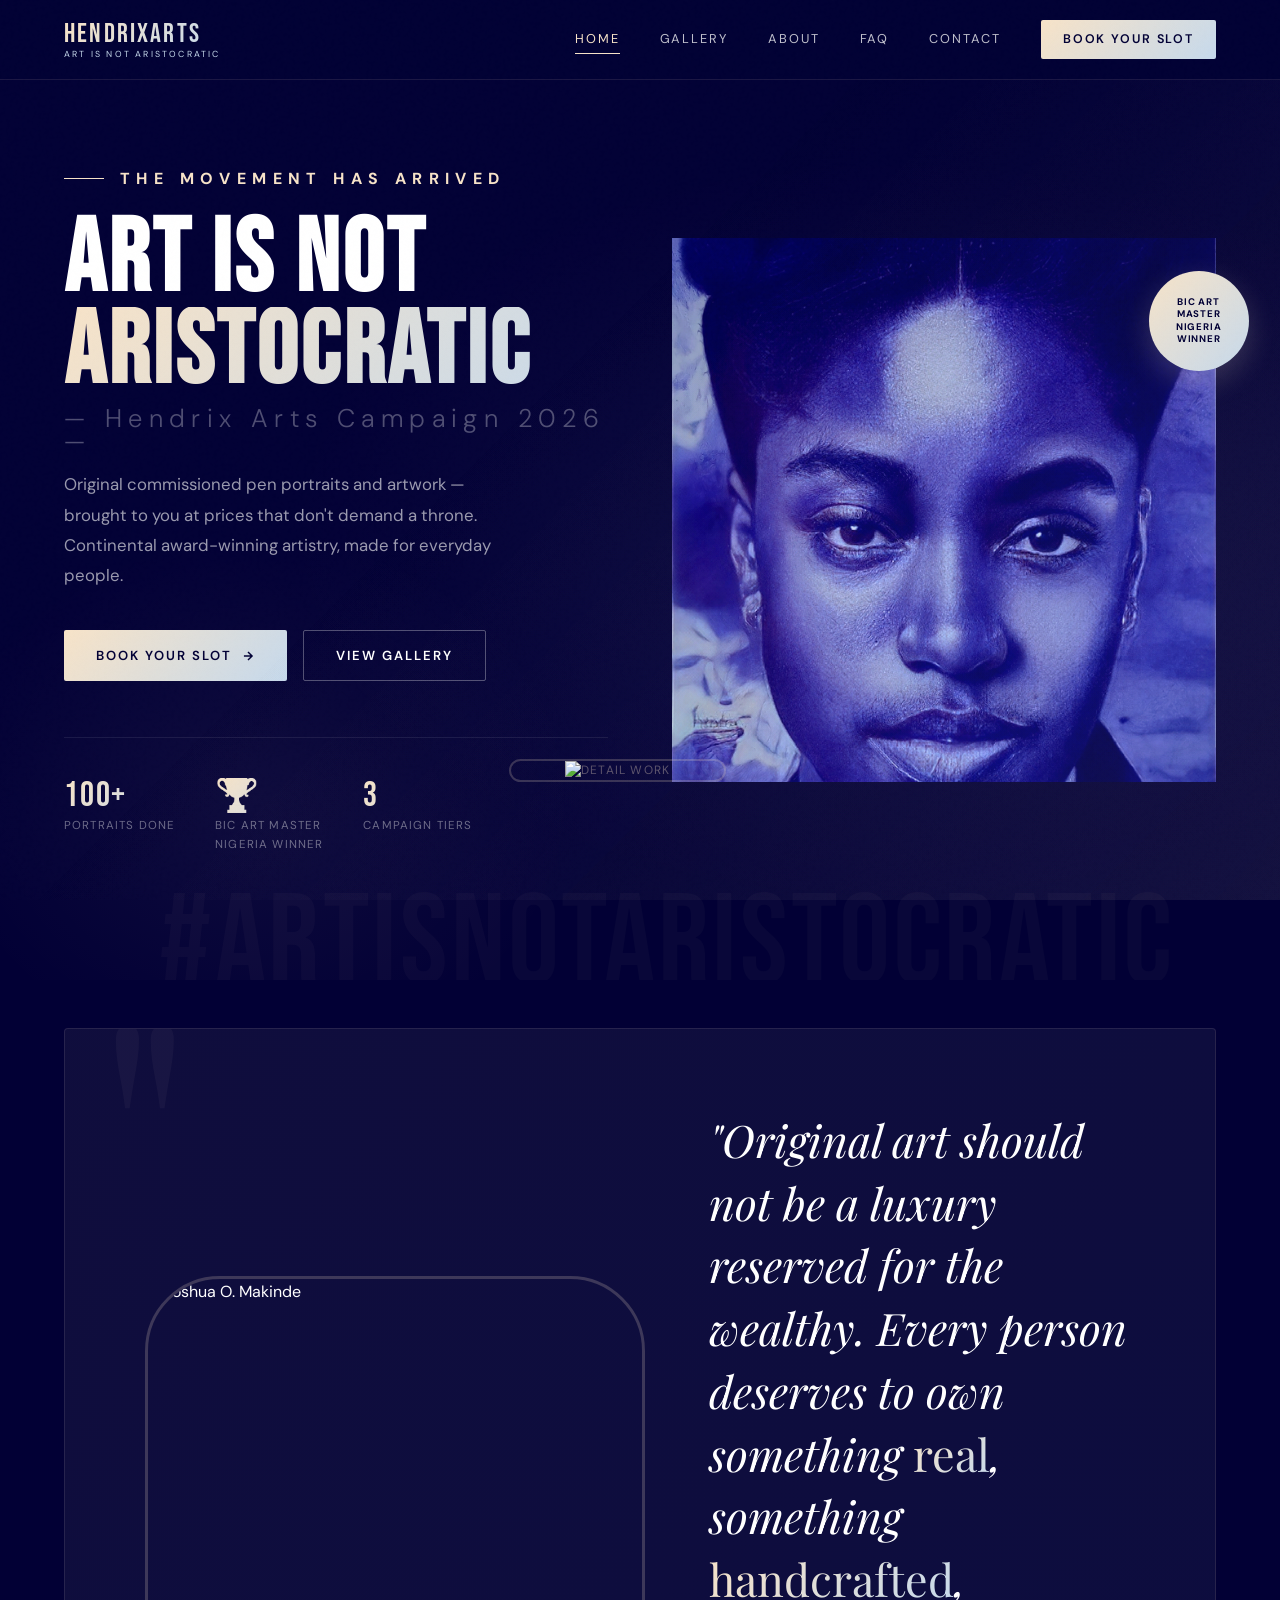
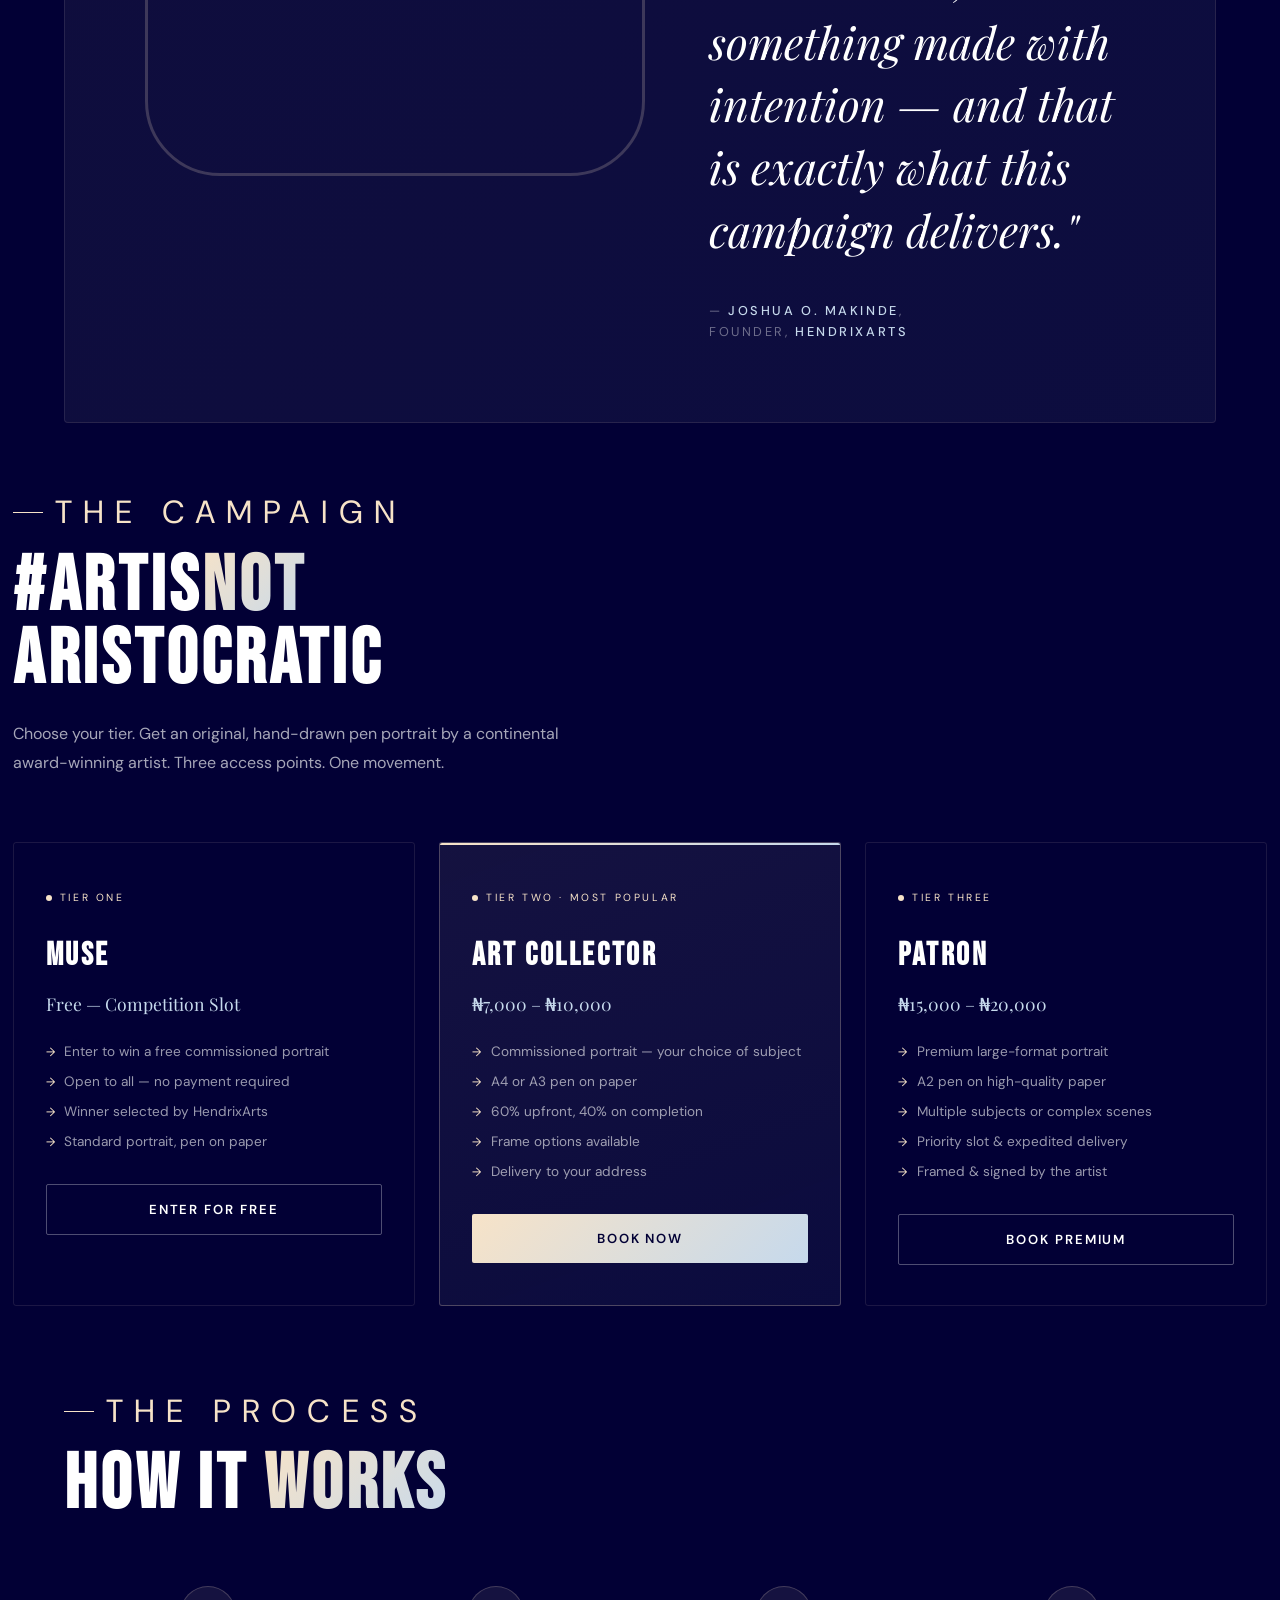
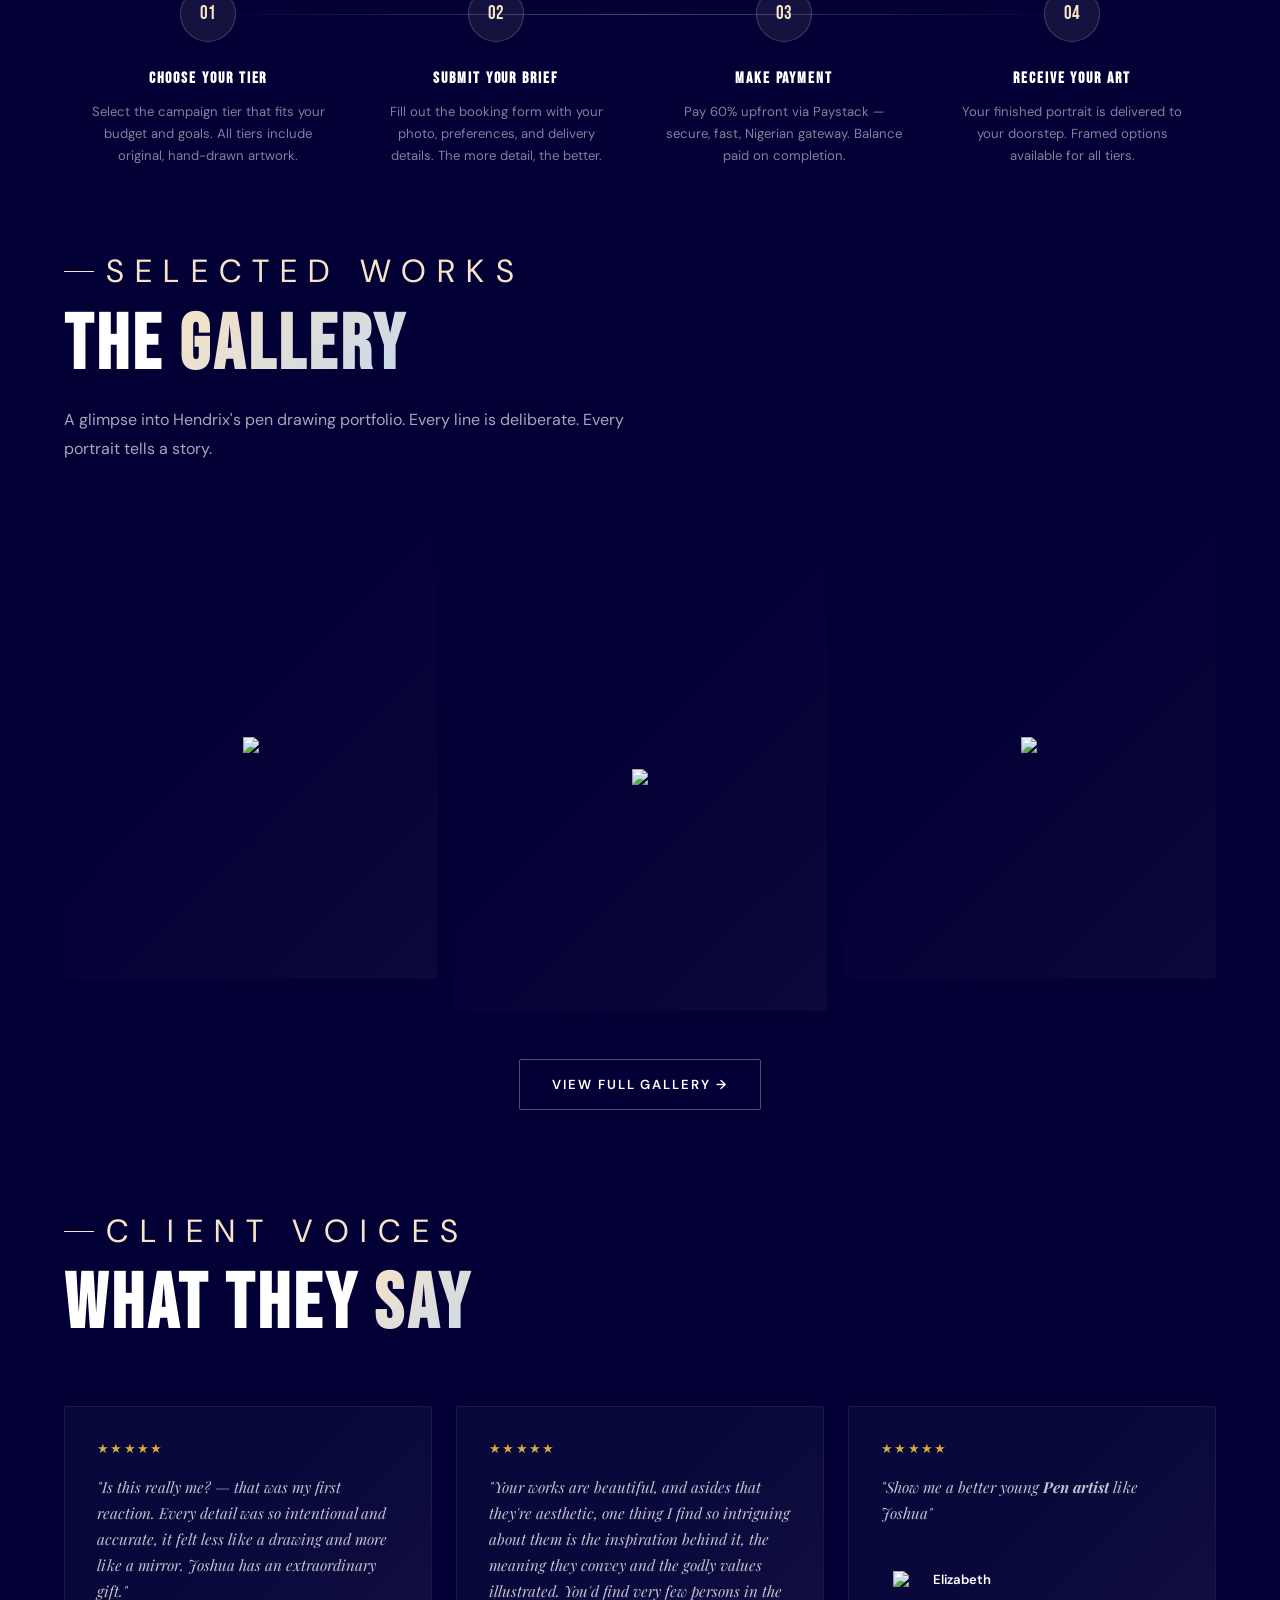
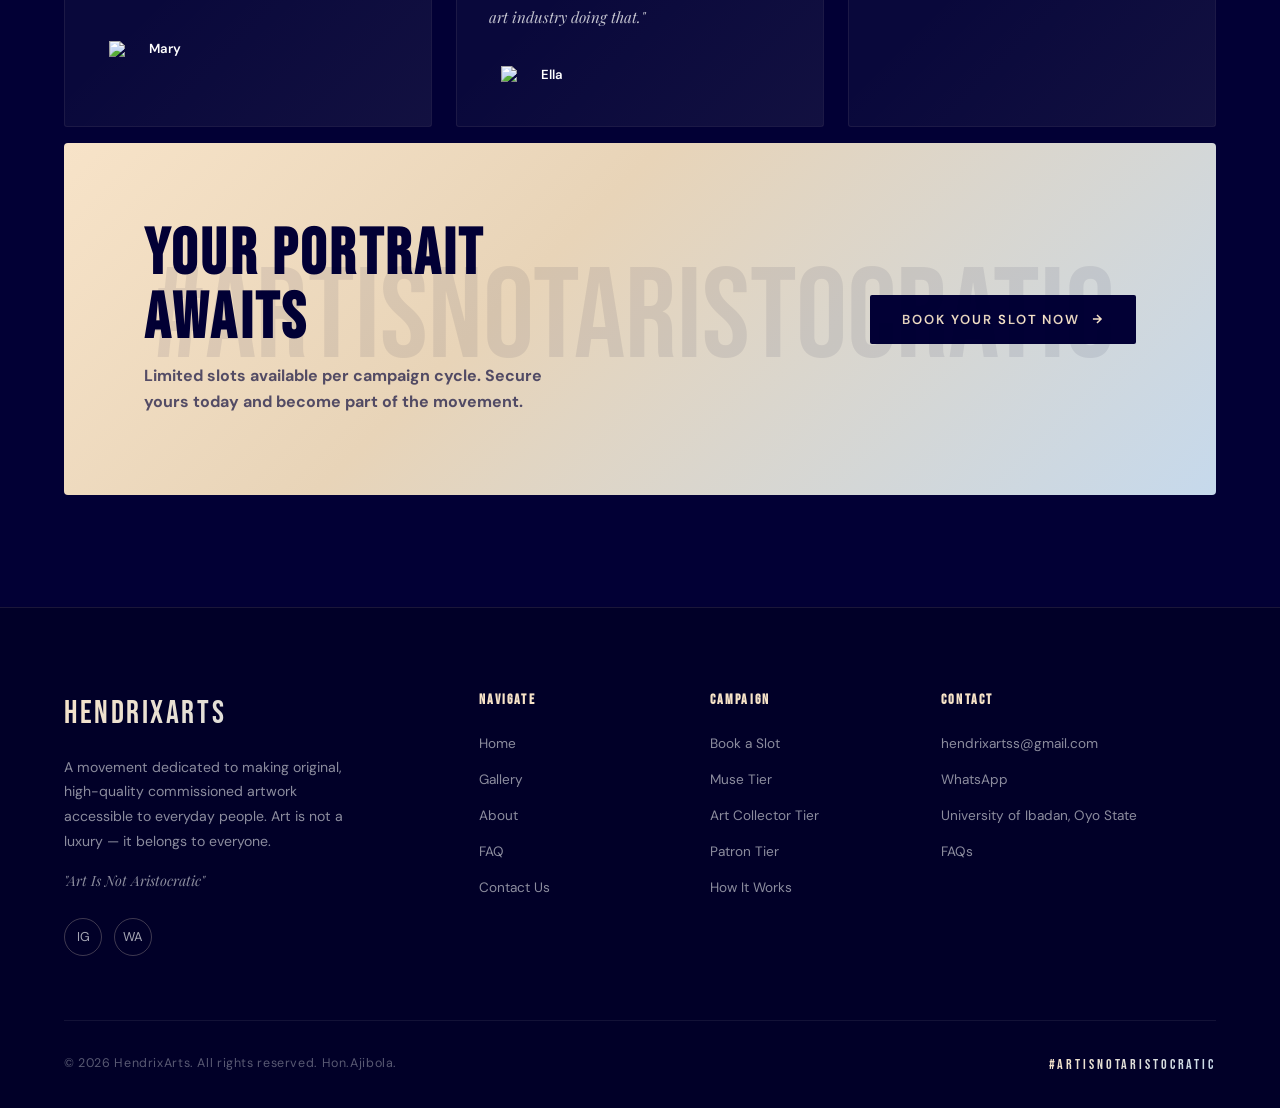
==== hendrix-arts/index.html @ fd14db5b "Add files via upload" ====
<!DOCTYPE html>
<html lang="en">

<head>
  <meta charset="UTF-8" />
  <meta name="viewport" content="width=device-width, initial-scale=1.0" />
  <title>HendrixArts — Art Is Not Aristocratic</title>
  <meta name="description"
    content="HendrixArts — A movement making original commissioned pen art accessible to everyone. Book your portrait today. #ARTISNOTARISTOCRATIC" />
  <link rel="stylesheet" href="css/style.css" />
  <link rel="stylesheet" href="css/home.css" />
  <script src="https://cdn.jsdelivr.net/npm/@emailjs/browser@4/dist/email.min.js"></script>
  <script>emailjs.init('bRuZEyN6Fvs9K9KDq');</script>
</head>

<body>

  <div id="header-placeholder"></div>

  <main class="page-content">

    <!-- ===== HERO ===== -->
    <section class="hero">
      <div class="hero-bg"></div>
      <div class="hero-lines"></div>

      <div class="hero-grid">
        <div class="hero-copy">
          <p class="hero-eyebrow"><strong> The Movement Has Arrived </strong></p>
          <h1 class="hero-heading">
            <span class="line1">Art Is Not</span>
            <span class="line2">Aristocratic</span>
            <span class="line3">— Hendrix Arts Campaign 2026 —</span>
          </h1>
          <p class="hero-desc">
            Original commissioned pen portraits and artwork — brought to you at prices that don't demand a throne.
            Continental award-winning artistry, made for everyday people.
          </p>
          <div class="hero-ctas">
            <a href="pages/booking.html" class="btn btn-primary">
              Book Your Slot
              <svg width="14" height="14" viewBox="0 0 24 24" fill="none" stroke="currentColor" stroke-width="2.5">
                <path d="M5 12h14M12 5l7 7-7 7" />
              </svg>
            </a>
            <a href="pages/gallery.html" class="btn btn-outline">View Gallery</a>
          </div>
          <div class="hero-stats">
            <div class="stat-item">
              <div class="stat-num" data-count="100" data-suffix="+">100+</div>
              <div class="stat-label">Portraits Done</div>
            </div>
            <div class="stat-item">
              <div class="stat-num">🏆</div>
              <div class="stat-label">BIC Art Master<br>Nigeria Winner</div>
            </div>
            <div class="stat-item">
              <div class="stat-num" data-count="3" data-suffix="">3</div>
              <div class="stat-label">Campaign Tiers</div>
            </div>
          </div>
        </div>

        <div class="hero-visual">
          <div class="hero-artwork-frame">
            <div class="hero-artwork-main img-placeholder" style="height:100%;">
              <img src="IMAGES/PhotoStudio_1703444625132.jpeg" alt="Portrait Artwork" />
              <span>Portrait Artwork</span>
            </div>
            <div class="hero-artwork-accent img-placeholder">
              <img src="images/AYODEJI.jpeg" alt="Detail Work" />
            </div>
            <div class="hero-badge">BIC Art Master<br>Nigeria<br>Winner</div>
          </div>
        </div>
      </div>
    </section>

    <!-- ===== MANIFESTO ===== -->
    <section class="manifesto">
      <div class="manifesto-inner aos">
        <img src="images/DSC_2718-03-01.jpeg" alt="Joshua O. Makinde" class="manifesto-founder-img">
        <div class="manifesto-content">
          <blockquote class="manifesto-quote">
            "Original art should not be a luxury reserved for the wealthy. Every person deserves to own something
            <em>real</em>, something <em>handcrafted</em>, something made with intention — and that is exactly what this
            campaign delivers."
          </blockquote>
          <p class="manifesto-attribution">
            — <strong>Joshua O. Makinde</strong>, <br />Founder, <strong> HendrixArts</strong>
          </p>
        </div>
      </div>
    </section>

    <!-- ===== CAMPAIGN TIERS ===== -->
    <section class="tiers-section">
      <div class="section-label aos">The Campaign</div>
      <h2 class="section-title aos">#ARTIS<span>NOT</span><br>ARISTOCRATIC</h2>
      <p class="section-body aos">Choose your tier. Get an original, hand-drawn pen portrait by a continental
        award-winning artist. Three access points. One movement.</p>

      <div class="tiers-grid">
        <!-- Muse -->
        <div class="tier-card aos">
          <p class="tier-tag"><span></span>Tier One</p>
          <h3>MUSE</h3>
          <p class="tier-price">Free — Competition Slot</p>
          <ul class="tier-features">
            <li>Enter to win a free commissioned portrait</li>
            <li>Open to all — no payment required</li>
            <li>Winner selected by HendrixArts</li>
            <li>Standard portrait, pen on paper</li>
          </ul>
          <a href="pages/booking.html?tier=muse" class="btn btn-outline"
            style="width:100%; justify-content:center;">Enter for Free</a>
        </div>
        <!-- Art Collector -->
        <div class="tier-card featured aos aos-delay-1">
          <p class="tier-tag"><span></span>Tier Two · Most Popular</p>
          <h3>ART COLLECTOR</h3>
          <p class="tier-price">₦7,000 – ₦10,000</p>
          <ul class="tier-features">
            <li>Commissioned portrait — your choice of subject</li>
            <li>A4 or A3 pen on paper</li>
            <li>60% upfront, 40% on completion</li>
            <li>Frame options available</li>
            <li>Delivery to your address</li>
          </ul>
          <a href="pages/booking.html?tier=collector" class="btn btn-primary"
            style="width:100%; justify-content:center;">Book Now</a>
        </div>
        <!-- Patron -->
        <div class="tier-card aos aos-delay-2">
          <p class="tier-tag"><span></span>Tier Three</p>
          <h3>PATRON</h3>
          <p class="tier-price">₦15,000 – ₦20,000</p>
          <ul class="tier-features">
            <li>Premium large-format portrait</li>
            <li>A2 pen on high-quality paper</li>
            <li>Multiple subjects or complex scenes</li>
            <li>Priority slot & expedited delivery</li>
            <li>Framed & signed by the artist</li>
          </ul>
          <a href="pages/booking.html?tier=patron" class="btn btn-outline"
            style="width:100%; justify-content:center;">Book Premium</a>
        </div>
      </div>
    </section>

    <!-- ===== HOW IT WORKS ===== -->
    <section class="process-section">
      <div class="section-label aos">The Process</div>
      <h2 class="section-title aos">How It <span>Works</span></h2>

      <div class="process-steps">
        <div class="process-step aos">
          <div class="step-num">01</div>
          <h4>Choose Your Tier</h4>
          <p>Select the campaign tier that fits your budget and goals. All tiers include original, hand-drawn artwork.
          </p>
        </div>
        <div class="process-step aos aos-delay-1">
          <div class="step-num">02</div>
          <h4>Submit Your Brief</h4>
          <p>Fill out the booking form with your photo, preferences, and delivery details. The more detail, the better.
          </p>
        </div>
        <div class="process-step aos aos-delay-2">
          <div class="step-num">03</div>
          <h4>Make Payment</h4>
          <p>Pay 60% upfront via Paystack — secure, fast, Nigerian gateway. Balance paid on completion.</p>
        </div>
        <div class="process-step aos aos-delay-3">
          <div class="step-num">04</div>
          <h4>Receive Your Art</h4>
          <p>Your finished portrait is delivered to your doorstep. Framed options available for all tiers.</p>
        </div>
      </div>
    </section>

    <!-- ===== PREVIEW GALLERY ===== -->
    <section class="section">
      <div class="section-label aos">Selected Works</div>
      <h2 class="section-title aos">The <span>Gallery</span></h2>
      <p class="section-body aos">A glimpse into Hendrix's pen drawing portfolio. Every line is deliberate. Every
        portrait tells a story.</p>

      <div style="display: grid; grid-template-columns: repeat(3, 1fr); gap: 1rem; margin-top: 3rem;">
        <div class="img-placeholder aos" style="aspect-ratio: 4/5; border-radius: 3px;">
          <img src="images/Lawrence Oyor Official drawing .jpg" />
        </div>
        <div class="img-placeholder aos aos-delay-1" style="aspect-ratio: 4/5; border-radius: 3px; margin-top: 2rem;">
          <img src="images/20251230_192525-01.jpg" />
        </div>
        <div class="img-placeholder aos aos-delay-2" style="aspect-ratio: 4/5; border-radius: 3px;">
          <img src="images/CHANGE BEGINS WITH ME.jpeg" />
        </div>
      </div>

      <div style="text-align:center; margin-top: 3rem;">
        <a href="pages/gallery.html" class="btn btn-outline">View Full Gallery →</a>
      </div>
    </section>

    <!-- ===== TESTIMONIALS ===== -->
    <section class="testimonials-section">
      <div class="section-label aos">Client Voices</div>
      <h2 class="section-title aos">What They <span>Say</span></h2>

      <div class="testimonials-grid">
        <div class="testimonial-card aos">
          <div class="testimonial-stars">★★★★★</div>
          <blockquote>"Is this really me? — that was my first reaction. Every detail was so intentional and accurate,
            it felt less like a drawing and more like a mirror. Joshua has an extraordinary gift."</blockquote>
          <div class="testimonial-author">
            <div class="author-avatar img-placeholder">
              <img src="images/Oluwaferanmi 002.jpg" />
            </div>
            <div>
              <div class="author-name">Mary</div>
              <div class="author-role"></div>
            </div>
          </div>
        </div>

        <div class="testimonial-card aos aos-delay-1">
          <div class="testimonial-stars">★★★★★</div>
          <blockquote>"Your works are beautiful, and asides that they're aesthetic, one thing I find so intriguing about them is the inspiration behind it, the meaning they convey and the godly values illustrated. You'd find very few persons in the art industry doing that."</blockquote>
          <div class="testimonial-author">
            <div class="author-avatar img-placeholder">
              <img src="images/1001403314.jpg" />
            </div>
            <div>
              <div class="author-name">Ella</div>
              <div class="author-role"></div>
            </div>
          </div>
        </div>

        <div class="testimonial-card aos aos-delay-2">
          <div class="testimonial-stars">★★★★★</div>
          <blockquote>"Show me a better young <b>Pen artist</b> like Joshua"</br></blockquote>
          <div class="testimonial-author" style="padding-top: 0.5rem;">
            <div class="author-avatar img-placeholder">
              <img src="images/1001403315.jpg" />
            </div>
            <div>
              <div class="author-name">Elizabeth</div>
              <div class="author-role"></div>
            </div>
          </div>
        </div>
      </div>
    </section>

    <!-- ===== CTA BANNER ===== -->
    <div class="cta-banner aos">
      <div class="cta-banner-text">
        <h2>YOUR PORTRAIT<br>AWAITS</h2>
        <p><strong>Limited slots available per campaign cycle. Secure yours today and become part of the movement.</strong></p>
      </div>
      <a href="pages/booking.html" class="btn btn-primary" style="background:var(--navy); color:var(--warm);">
        Book Your Slot Now
        <svg width="14" height="14" viewBox="0 0 24 24" fill="none" stroke="currentColor" stroke-width="2.5">
          <path d="M5 12h14M12 5l7 7-7 7" />
        </svg>
      </a>
    </div>

  </main>

  <div id="footer-placeholder"></div>

  <script src="js/components.js"></script>
  <script src="js/main.js"></script>
</body>

</html>
---- hendrix-arts/css/style.css ----
@import url('https://fonts.googleapis.com/css2?family=Bebas+Neue&family=Playfair+Display:ital,wght@0,400;0,700;0,900;1,400;1,700&family=DM+Sans:wght@300;400;500;600&display=swap');

/* ===== DESIGN SYSTEM ===== */
:root {
  --navy: #020035;
  --white: #ffffff;
  --warm: #f7e3c8;
  --cool: #c6d9ec;
  --gold: #d4a843;
  --navy-80: rgba(2, 0, 53, 0.85);
  --navy-60: rgba(2, 0, 53, 0.6);
  --gradient-warm: linear-gradient(135deg, #f7e3c8, #c6d9ec);
  --gradient-brand: linear-gradient(135deg, #f7e3c8 0%, #e8d4b8 40%, #c6d9ec 100%);
  --font-display: 'Bebas Neue', sans-serif;
  --font-serif: 'Playfair Display', serif;
  --font-body: 'DM Sans', sans-serif;
  --transition: all 0.35s cubic-bezier(0.25, 0.46, 0.45, 0.94);
  --shadow: 0 20px 60px rgba(2, 0, 53, 0.15);
  --shadow-heavy: 0 30px 80px rgba(2, 0, 53, 0.3);
}

/* ===== RESET & BASE ===== */
*, *::before, *::after { margin: 0; padding: 0; box-sizing: border-box; }

html { scroll-behavior: smooth; font-size: 16px; }

body {
  background-color: var(--navy);
  color: var(--white);
  font-family: var(--font-body);
  line-height: 1.6;
  overflow-x: hidden;
}

img { max-width: 100%; display: block; }
a { text-decoration: none; color: inherit; }
ul { list-style: none; }

/* ===== GRAIN OVERLAY ===== */
body::before {
  content: '';
  position: fixed;
  inset: 0;
  background-image: url("data:image/svg+xml,%3Csvg viewBox='0 0 256 256' xmlns='http://www.w3.org/2000/svg'%3E%3Cfilter id='noise'%3E%3CfeTurbulence type='fractalNoise' baseFrequency='0.9' numOctaves='4' stitchTiles='stitch'/%3E%3C/filter%3E%3Crect width='100%25' height='100%25' filter='url(%23noise)' opacity='0.04'/%3E%3C/svg%3E");
  pointer-events: none;
  z-index: 9999;
  opacity: 0.4;
}

/* ===== SCROLLBAR ===== */
::-webkit-scrollbar { width: 6px; }
::-webkit-scrollbar-track { background: var(--navy); }
::-webkit-scrollbar-thumb { background: var(--gold); border-radius: 3px; }

/* ===== HEADER / NAV ===== */
.site-header {
  position: fixed;
  top: 0;
  left: 0;
  right: 0;
  z-index: 1000;
  padding: 0 5%;
  height: 80px;
  display: flex;
  align-items: center;
  justify-content: space-between;
  background: rgba(2, 0, 53, 0.92);
  backdrop-filter: blur(20px);
  border-bottom: 1px solid rgba(247, 227, 200, 0.1);
  transition: var(--transition);
}

.site-header.scrolled {
  height: 66px;
  border-bottom-color: rgba(247, 227, 200, 0.2);
}

.logo {
  display: flex;
  flex-direction: column;
  line-height: 1;
}

.logo-main {
  font-family: var(--font-display);
  font-size: 1.7rem;
  letter-spacing: 0.08em;
  background: var(--gradient-warm);
  -webkit-background-clip: text;
  -webkit-text-fill-color: transparent;
  background-clip: text;
}

.logo-sub {
  font-family: var(--font-body);
  font-size: 0.55rem;
  letter-spacing: 0.25em;
  color: var(--cool);
  text-transform: uppercase;
  margin-top: 2px;
}

.nav-links {
  display: flex;
  align-items: center;
  gap: 2.5rem;
}

.nav-links a {
  font-size: 0.8rem;
  letter-spacing: 0.15em;
  text-transform: uppercase;
  color: rgba(255,255,255,0.75);
  transition: var(--transition);
  position: relative;
}

.nav-links a::after {
  content: '';
  position: absolute;
  bottom: -4px;
  left: 0;
  width: 0;
  height: 1px;
  background: var(--warm);
  transition: width 0.3s ease;
}

.nav-links a:hover,
.nav-links a.active {
  color: var(--warm);
}

.nav-links a:hover::after,
.nav-links a.active::after {
  width: 100%;
}

.btn-book {
  background: var(--gradient-warm) !important;
  color: var(--navy) !important;
  padding: 10px 22px !important;
  border-radius: 2px;
  font-weight: 600;
  letter-spacing: 0.1em;
  transition: var(--transition) !important;
  font-size: 0.78rem !important;
  white-space: nowrap;
}

.btn-book::after { display: none !important; }

.btn-book:hover {
  transform: translateY(-2px);
  box-shadow: 0 8px 25px rgba(247, 227, 200, 0.3);
}

/* Hamburger */
.hamburger {
  display: none;
  flex-direction: column;
  gap: 5px;
  cursor: pointer;
  padding: 4px;
  background: none;
  border: none;
}

.hamburger span {
  display: block;
  width: 26px;
  height: 2px;
  background: var(--warm);
  transition: var(--transition);
}

.hamburger.open span:nth-child(1) { transform: rotate(45deg) translate(5px, 5px); }
.hamburger.open span:nth-child(2) { opacity: 0; }
.hamburger.open span:nth-child(3) { transform: rotate(-45deg) translate(5px, -5px); }

.mobile-menu {
  display: none;
  position: fixed;
  top: 80px;
  left: 0;
  right: 0;
  background: var(--navy);
  border-top: 1px solid rgba(247,227,200,0.1);
  padding: 2rem 5%;
  z-index: 999;
  flex-direction: column;
  gap: 1.5rem;
}

.mobile-menu.open { display: flex; }

.mobile-menu a {
  font-size: 1.1rem;
  letter-spacing: 0.1em;
  text-transform: uppercase;
  color: rgba(255,255,255,0.8);
  border-bottom: 1px solid rgba(255,255,255,0.08);
  padding-bottom: 1.2rem;
  transition: var(--transition);
}

.mobile-menu a:hover { color: var(--warm); }

/* ===== FOOTER ===== */
.site-footer {
  background: #010028;
  border-top: 1px solid rgba(247, 227, 200, 0.1);
  padding: 5rem 5% 2rem;
}

.footer-grid {
  display: grid;
  grid-template-columns: 2fr 1fr 1fr 1.5fr;
  gap: 3rem;
  margin-bottom: 4rem;
}

.footer-brand .logo-main { font-size: 2rem; margin-bottom: 1rem; display: block; }
.footer-brand p {
  color: rgba(255,255,255,0.55);
  font-size: 0.88rem;
  line-height: 1.75;
  max-width: 280px;
}

.footer-tagline {
  font-family: var(--font-serif);
  font-style: italic;
  color: var(--warm);
  font-size: 0.95rem;
  margin-top: 1rem;
}

.footer-col h4 {
  font-family: var(--font-display);
  letter-spacing: 0.15em;
  font-size: 0.9rem;
  color: var(--warm);
  margin-bottom: 1.2rem;
}

.footer-col ul { display: flex; flex-direction: column; gap: 0.65rem; }

.footer-col ul li a {
  color: rgba(255,255,255,0.55);
  font-size: 0.85rem;
  transition: color 0.25s;
}

.footer-col ul li a:hover { color: var(--warm); }

.footer-social {
  display: flex;
  gap: 0.75rem;
  margin-top: 1.5rem;
}

.social-icon {
  width: 38px;
  height: 38px;
  border: 1px solid rgba(247,227,200,0.25);
  border-radius: 50%;
  display: flex;
  align-items: center;
  justify-content: center;
  font-size: 0.8rem;
  color: rgba(255,255,255,0.65);
  transition: var(--transition);
}

.social-icon:hover {
  background: var(--warm);
  color: var(--navy);
  border-color: var(--warm);
  transform: translateY(-2px);
}

.footer-bottom {
  border-top: 1px solid rgba(255,255,255,0.07);
  padding-top: 2rem;
  display: flex;
  justify-content: space-between;
  align-items: center;
  flex-wrap: wrap;
  gap: 1rem;
}

.footer-bottom p {
  color: rgba(255,255,255,0.35);
  font-size: 0.78rem;
  letter-spacing: 0.05em;
}

.footer-hashtag {
  font-family: var(--font-display);
  font-size: 0.9rem;
  letter-spacing: 0.2em;
  background: var(--gradient-warm);
  -webkit-background-clip: text;
  -webkit-text-fill-color: transparent;
  background-clip: text;
}

/* ===== PAGE WRAPPER ===== */
.page-content { padding-top: 80px; }

/* ===== SECTION STYLES ===== */
.section { padding: 4rem 5%; }
.section-sm { padding: 4rem 5%; }

.section-label {
  font-family: var(--font-body);
  font-size: 2rem;
  letter-spacing: 0.35em;
  text-transform: uppercase;
  color: var(--warm);
  margin-bottom: 0.75rem;
  display: flex;
  align-items: center;
  gap: 0.75rem;
}

.section-label::before {
  content: '';
  display: block;
  width: 30px;
  height: 1px;
  background: var(--warm);
}

.section-title {
  font-family: var(--font-display);
  font-size: clamp(2.5rem, 6vw, 5rem);
  letter-spacing: 0.05em;
  line-height: 0.95;
  margin-bottom: 1.5rem;
}

.section-title span {
  background: var(--gradient-warm);
  -webkit-background-clip: text;
  -webkit-text-fill-color: transparent;
  background-clip: text;
}

.section-body {
  color: rgba(255,255,255,0.65);
  font-size: 1rem;
  line-height: 1.8;
  max-width: 600px;
}

/* ===== BUTTONS ===== */
.btn {
  display: inline-flex;
  align-items: center;
  gap: 0.6rem;
  padding: 14px 32px;
  border-radius: 2px;
  font-family: var(--font-body);
  font-size: 0.82rem;
  font-weight: 600;
  letter-spacing: 0.15em;
  text-transform: uppercase;
  cursor: pointer;
  border: none;
  transition: var(--transition);
}

.btn-primary {
  background: var(--gradient-warm);
  color: var(--navy);
}

.btn-primary:hover {
  transform: translateY(-3px);
  box-shadow: 0 12px 30px rgba(247, 227, 200, 0.25);
}

.btn-outline {
  background: transparent;
  color: var(--white);
  border: 1px solid rgba(255,255,255,0.3);
}

.btn-outline:hover {
  border-color: var(--warm);
  color: var(--warm);
  transform: translateY(-2px);
}

/* ===== DIVIDER ===== */
.divider {
  width: 60px;
  height: 2px;
  background: var(--gradient-warm);
  margin: 1.5rem 0;
}

/* ===== PLACEHOLDER IMAGE ===== */
.img-placeholder {
  
  display: flex;
  align-items: center;
  justify-content: center;
  flex-direction: column;
  gap: 0.75rem;
  color: rgba(247,227,200,0.35);
  font-size: 0.75rem;
  letter-spacing: 0.1em;
  text-transform: uppercase;
  position: relative;
  overflow: hidden;
}

.img-placeholder::before {
  content: '';
  position: fixed;
  inset: 0;
  background: linear-gradient(135deg, transparent 40%, rgba(247,227,200,0.04));
}


/* ===== ANIMATE ON SCROLL ===== */
.aos {
  opacity: 0;
  transform: translateY(30px);
  transition: opacity 0.7s ease, transform 0.7s ease;
}

.aos.visible {
  opacity: 1;
  transform: translateY(0);
}

.aos-delay-1 { transition-delay: 0.1s; }
.aos-delay-2 { transition-delay: 0.2s; }
.aos-delay-3 { transition-delay: 0.3s; }
.aos-delay-4 { transition-delay: 0.4s; }

/* ===== RESPONSIVE ===== */
@media (max-width: 1024px) {
  .footer-grid { grid-template-columns: 1fr 1fr; }
}

@media (max-width: 768px) {
  .nav-links { display: none; }
  .hamburger { display: flex; }
  .section { padding: 5rem 5%; }
  .footer-grid { grid-template-columns: 1fr; gap: 2rem; }
  .footer-bottom { flex-direction: column; text-align: center; }
}
---- hendrix-arts/css/home.css ----
/* ===== HOME PAGE STYLES ===== */

/* HERO */
.hero {
  min-height: 100vh;
  display: flex;
  align-items: center;
  position: relative;
  overflow: hidden;
  padding: 0% 5% 40px;
}

.hero-bg {
  position: absolute;
  inset: 0;
  background: radial-gradient(ellipse 80% 70% at 70% 50%, rgba(198, 217, 236, 0.06) 0%, transparent 60%),
    radial-gradient(ellipse 50% 60% at 20% 80%, rgba(247, 227, 200, 0.05) 0%, transparent 50%);
  pointer-events: none;
}

.hero-lines {
  position: absolute;
  inset: 0;
  overflow: hidden;
  pointer-events: none;
}

.hero-lines::before {
  content: '#ARTISNOTARISTOCRATIC';
  position: absolute;
  bottom: -29px;
  right: 105px;
  font-family: var(--font-display);
  font-size: clamp(4rem, 10vw, 10rem);
  letter-spacing: 0.02em;
  color: rgba(247, 227, 200, 0.03);
  white-space: nowrap;
  pointer-events: none;
  line-height: 1;
}

.hero-grid {
  display: grid;
  grid-template-columns: 1fr 1fr;
  gap: 4rem;
  align-items: center;
  width: 100%;
  position: relative;
  z-index: 2;
}

.hero-eyebrow {
  font-size: 1rem;
  letter-spacing: 0.4em;
  text-transform: uppercase;
  color: var(--warm);
  margin-bottom: 1.5rem;
  display: flex;
  align-items: center;
  gap: 1rem;
}

.hero-eyebrow::before {
  content: '';
  width: 40px;
  height: 1px;
  background: var(--warm);
}

.hero-heading {
  font-family: var(--font-display);
  font-size: clamp(3.5rem, 8vw, 7.5rem);
  line-height: 0.9;
  letter-spacing: 0.03em;
  margin-bottom: 1rem;
}

.hero-heading .line1 {
  display: block;
  color: var(--white);
}

.hero-heading .line2 {
  display: block;
  background: var(--gradient-warm);
  -webkit-background-clip: text;
  -webkit-text-fill-color: transparent;
  background-clip: text;
}

.hero-heading .line3 {
  display: block;
  color: rgba(255, 255, 255, 0.3);
  font-size: 0.25em;
  letter-spacing: 0.25em;
  font-family: var(--font-body);
  font-weight: 300;
  margin-top: 0.3em;
}

.hero-desc {
  color: rgba(255, 255, 255, 0.6);
  font-size: 1.05rem;
  line-height: 1.8;
  max-width: 450px;
  margin-bottom: 2.5rem;
}

.hero-ctas {
  display: flex;
  gap: 1rem;
  flex-wrap: wrap;
}

.hero-stats {
  display: flex;
  gap: 2.5rem;
  margin-top: 3.5rem;
  padding-top: 2.5em;
  border-top: 1px solid rgba(255, 255, 255, 0.08);
}

.stat-item .stat-num {
  font-family: var(--font-display);
  font-size: 2.2rem;
  letter-spacing: 0.05em;
  background: var(--gradient-warm);
  -webkit-background-clip: text;
  -webkit-text-fill-color: transparent;
  background-clip: text;
  line-height: 1;
}

.stat-item .stat-label {
  font-size: 0.72rem;
  letter-spacing: 0.1em;
  text-transform: uppercase;
  color: rgba(255, 255, 255, 0.4);
  margin-top: 4px;
}

.hero-visual {
  position: relative;
}

.hero-artwork-frame {
  aspect-ratio: 1.5/1.5;
  position: relative;

}

.hero-artwork-main img {
  width: 100%;
  height: 100%;
  object-fit: cover;
  display: block;
}

.hero-artwork-main span {
  display: none;
}

.hero-artwork-accent {
  position: absolute;
  width: 40%;
  bottom: 0%;
  left: -30%;
  object-fit: contain;
  border: 2px solid rgba(247, 227, 200, 0.2);
  border-radius: 15px;
  overflow: hidden;
}

.hero-artwork-accent span {
  display: none;
}

.hero-badge {
  position: absolute;
  top: 6%;
  right: -6%;
  background: var(--gradient-warm);
  color: var(--navy);
  padding: 1rem;
  border-radius: 50%;
  width: 100px;
  height: 100px;
  display: flex;
  flex-direction: column;
  align-items: center;
  justify-content: center;
  text-align: center;
  font-size: 0.6rem;
  font-weight: 700;
  letter-spacing: 0.08em;
  line-height: 1.3;
  text-transform: uppercase;
  animation: rotate-slow 12s linear infinite;
  box-shadow: 0 10px 30px rgba(247, 227, 200, 0.2);
}

@keyframes rotate-slow {
  to {
    transform: rotate(360deg);
  }
}

/* MANIFESTO SECTION */
.manifesto {
  padding: 3rem 5% 1rem;
  position: relative;
  overflow: hidden;
}

.manifesto-inner {
  background: linear-gradient(135deg, rgba(247, 227, 200, 0.06) 0%, rgba(198, 217, 236, 0.06) 100%);
  border: 1px solid rgba(247, 227, 200, 0.1);
  border-radius: 4px;
  padding: 5rem;
  position: relative;
  overflow: hidden;
  display: flex;
  align-items: center;
  gap: 4rem;
}

.manifesto-inner::before {
  content: '"';
  position: absolute;
  top: -0.2em;
  left: 0.1em;
  font-family: var(--font-serif);
  font-size: 20rem;
  color: rgba(247, 227, 200, 0.04);
  line-height: 1;
  pointer-events: none;
}

.manifesto-quote {
  font-family: var(--font-serif);
  font-size: clamp(1.6rem, 3.5vw, 2.8rem);
  line-height: 1.4;
  font-style: italic;
  color: var(--white);
  max-width: 800px;
  position: relative;
  z-index: 1;
}

.manifesto-quote em {
  background: var(--gradient-warm);
  -webkit-background-clip: text;
  -webkit-text-fill-color: transparent;
  background-clip: text;
  font-style: normal;
}

.manifesto-attribution {
  margin-top: 2.5rem;
  font-size: 0.8rem;
  letter-spacing: 0.2em;
  text-transform: uppercase;
  color: rgba(255, 255, 255, 0.4);
}

.manifesto-attribution strong {
  color: var(--cool);
  font-weight: 500;
}

.manifesto-founder-img {
  flex-shrink: 0;
  width: 500px;
  height: 500px;
  border-radius: 15%;
  object-fit: fill;
  border: 3px solid rgba(247, 227, 200, 0.2);
  position: relative;
  z-index: 1;
}

.manifesto-content {
  flex-grow: 1;
  position: relative;
  z-index: 1;
}

/* CAMPAIGN TIERS */
.tiers-section {
  padding: 3rem 1%;
}

.tiers-grid {
  display: grid;
  grid-template-columns: repeat(3, 1fr);
  gap: 1.5rem;
  margin-top: 4rem;
}

.tier-card {
  border: 1px solid rgba(247, 227, 200, 0.1);
  border-radius: 3px;
  padding: 2.5rem 2rem;
  position: relative;
  overflow: hidden;
  transition: var(--transition);
  cursor: pointer;
}

.tier-card::before {
  content: '';
  position: absolute;
  top: 0;
  left: 0;
  right: 0;
  height: 2px;
  background: var(--gradient-warm);
  transform: scaleX(0);
  transition: transform 0.4s ease;
}

.tier-card:hover {
  transform: translateY(-6px);
  border-color: rgba(247, 227, 200, 0.25);
  box-shadow: var(--shadow-heavy);
}

.tier-card:hover::before {
  transform: scaleX(1);
}

.tier-card.featured {
  background: linear-gradient(160deg, rgba(247, 227, 200, 0.08), rgba(198, 217, 236, 0.05));
  border-color: rgba(247, 227, 200, 0.25);
}

.tier-card.featured::before {
  transform: scaleX(1);
}

.tier-tag {
  display: inline-flex;
  align-items: center;
  gap: 0.5rem;
  font-size: 0.65rem;
  letter-spacing: 0.25em;
  text-transform: uppercase;
  color: var(--warm);
  margin-bottom: 1.5rem;
}

.tier-tag span {
  width: 6px;
  height: 6px;
  border-radius: 50%;
  background: var(--warm);
}

.tier-card h3 {
  font-family: var(--font-display);
  font-size: 2rem;
  letter-spacing: 0.08em;
  color: var(--white);
  margin-bottom: 0.5rem;
}

.tier-price {
  font-family: var(--font-serif);
  font-size: 1.1rem;
  color: var(--cool);
  margin-bottom: 1.5rem;
}

.tier-features {
  display: flex;
  flex-direction: column;
  gap: 0.6rem;
  margin-bottom: 2rem;
}

.tier-features li {
  font-size: 0.85rem;
  color: rgba(255, 255, 255, 0.6);
  display: flex;
  align-items: flex-start;
  gap: 0.6rem;
  line-height: 1.5;
}

.tier-features li::before {
  content: '→';
  color: var(--warm);
  font-size: 0.75rem;
  flex-shrink: 0;
  margin-top: 1px;
}

/* PROCESS SECTION */
.process-section {
  padding: 2rem 5% 1rem;
}

.process-steps {
  display: grid;
  grid-template-columns: repeat(4, 1fr);
  gap: 0;
  margin-top: 4rem;
  position: relative;
}

.process-steps::before {
  content: '';
  position: absolute;
  top: 28px;
  left: 12%;
  right: 12%;
  height: 1px;
  background: linear-gradient(90deg, transparent, rgba(247, 227, 200, 0.3), transparent);
}

.process-step {
  text-align: center;
  padding: 0 1.5rem;
}

.step-num {
  width: 56px;
  height: 56px;
  border-radius: 50%;
  background: rgba(247, 227, 200, 0.08);
  border: 1px solid rgba(247, 227, 200, 0.2);
  display: flex;
  align-items: center;
  justify-content: center;
  font-family: var(--font-display);
  font-size: 1.2rem;
  color: var(--warm);
  margin: 0 auto 1.5rem;
  position: relative;
  z-index: 1;
}

.process-step h4 {
  font-family: var(--font-display);
  font-size: 1rem;
  letter-spacing: 0.12em;
  color: var(--white);
  margin-bottom: 0.6rem;
}

.process-step p {
  font-size: 0.82rem;
  color: rgba(255, 255, 255, 0.5);
  line-height: 1.65;
}

/* TESTIMONIALS */
.testimonials-section {
  padding: 2rem 5% 1rem;
}

.testimonials-grid {
  display: grid;
  grid-template-columns: repeat(3, 1fr);
  gap: 1.5rem;
  margin-top: 4rem;
}

.testimonial-card {
  background: rgba(255, 255, 255, 0.03);
  border: 1px solid rgba(247, 227, 200, 0.08);
  border-radius: 3px;
  padding: 2rem;
  transition: var(--transition);
}

.testimonial-card:hover {
  border-color: rgba(247, 227, 200, 0.2);
  background: rgba(247, 227, 200, 0.04);
}

.testimonial-stars {
  color: var(--gold);
  font-size: 0.8rem;
  letter-spacing: 0.1em;
  margin-bottom: 1rem;
}

.testimonial-card blockquote {
  font-family: var(--font-serif);
  font-style: italic;
  font-size: 0.95rem;
  color: rgba(255, 255, 255, 0.75);
  line-height: 1.7;
  margin-bottom: 1.5rem;
}

.testimonial-author {
  display: flex;
  align-items: center;
  gap: 0.75rem;
}

.author-avatar {
  width: 40px;
  height: 40px;
  border-radius: 50%;
  overflow: hidden;
  flex-shrink: 0;
}

.author-name {
  font-size: 0.82rem;
  font-weight: 600;
  color: var(--white);
}

.author-role {
  font-size: 0.72rem;
  color: rgba(255, 255, 255, 0.4);
  letter-spacing: 0.05em;
}

/* CTA BANNER */
.cta-banner {
  margin: 0 5% 7rem;
  background: var(--gradient-brand);
  border-radius: 4px;
  padding: 5rem;
  display: flex;
  align-items: center;
  justify-content: space-between;
  gap: 3rem;
  position: relative;
  overflow: hidden;
}

.cta-banner::before {
  content: "#ARTISNOTARISTOCRATIC";
  white-space: pre;

  position: absolute;
  right: 0.80em;
  top: 50%;
  transform: translateY(-50%);

  font-family: var(--font-display);
  font-size: clamp(4rem, 10vw, 14rem);
  text-align: center;
  line-height: 0.9;

  color: rgba(2, 0, 53, 0.08);
  pointer-events: none;
}

.cta-banner-text h2 {
  font-family: var(--font-display);
  font-size: clamp(2rem, 5vw, 4rem);
  line-height: 1;
  color: var(--navy);
  letter-spacing: 0.05em;
  margin-bottom: 0.75rem;
}

.cta-banner-text p {
  color: rgba(2, 0, 53, 0.65);
  font-size: 1rem;
  max-width: 400px;
}

.cta-banner .btn-primary {
  background: var(--navy);
  color: var(--warm);
  white-space: nowrap;
  flex-shrink: 0;
}

.cta-banner .btn-primary:hover {
  background: #030050;
  box-shadow: 0 12px 30px rgba(2, 0, 53, 0.3);
}

/* RESPONSIVE HOME */
@media (max-width: 1100px) {
  .tiers-grid {
    grid-template-columns: 1fr;
    max-width: 480px;
  }

  .process-steps {
    grid-template-columns: repeat(2, 1fr);
    gap: 3rem;
  }

  .process-steps::before {
    display: none;
  }

  .testimonials-grid {
    grid-template-columns: 1fr;
    max-width: 500px;
  }
}

@media (max-width: 900px) {
  .hero-grid {
    grid-template-columns: 1fr;
  }

  .hero-visual {
    display: none;
  }

  .manifesto-inner {
    padding: 3rem 2rem;
    flex-direction: column;
    text-align: center;
    gap: 2rem;
  }

  .cta-banner {
    flex-direction: column;
    text-align: center;
    padding: 3rem 2rem;
  }

  .cta-banner-text p {
    margin: 0 auto;
  }

  
  .cta-banner::before {
    content: "#ARTISNOT\A ARISTOCRATIC";
    white-space: pre;
    font-size: clamp(3rem, 12vw, 8rem);
    right: 50%;
    transform: translate(50%, -50%);
  }

}

@media (max-width: 600px) {
  .hero-stats {
    flex-wrap: wrap;
    gap: 1.5rem;
  }

  .process-steps {
    grid-template-columns: 1fr;
  }


    
  .cta-banner::before {
  content: "#ARTISNOT\A ARISTOCRATIC";
  white-space: pre;
  font-size: clamp(2.5rem, 14vw, 8rem);
    opacity: 0.6;
  }
}
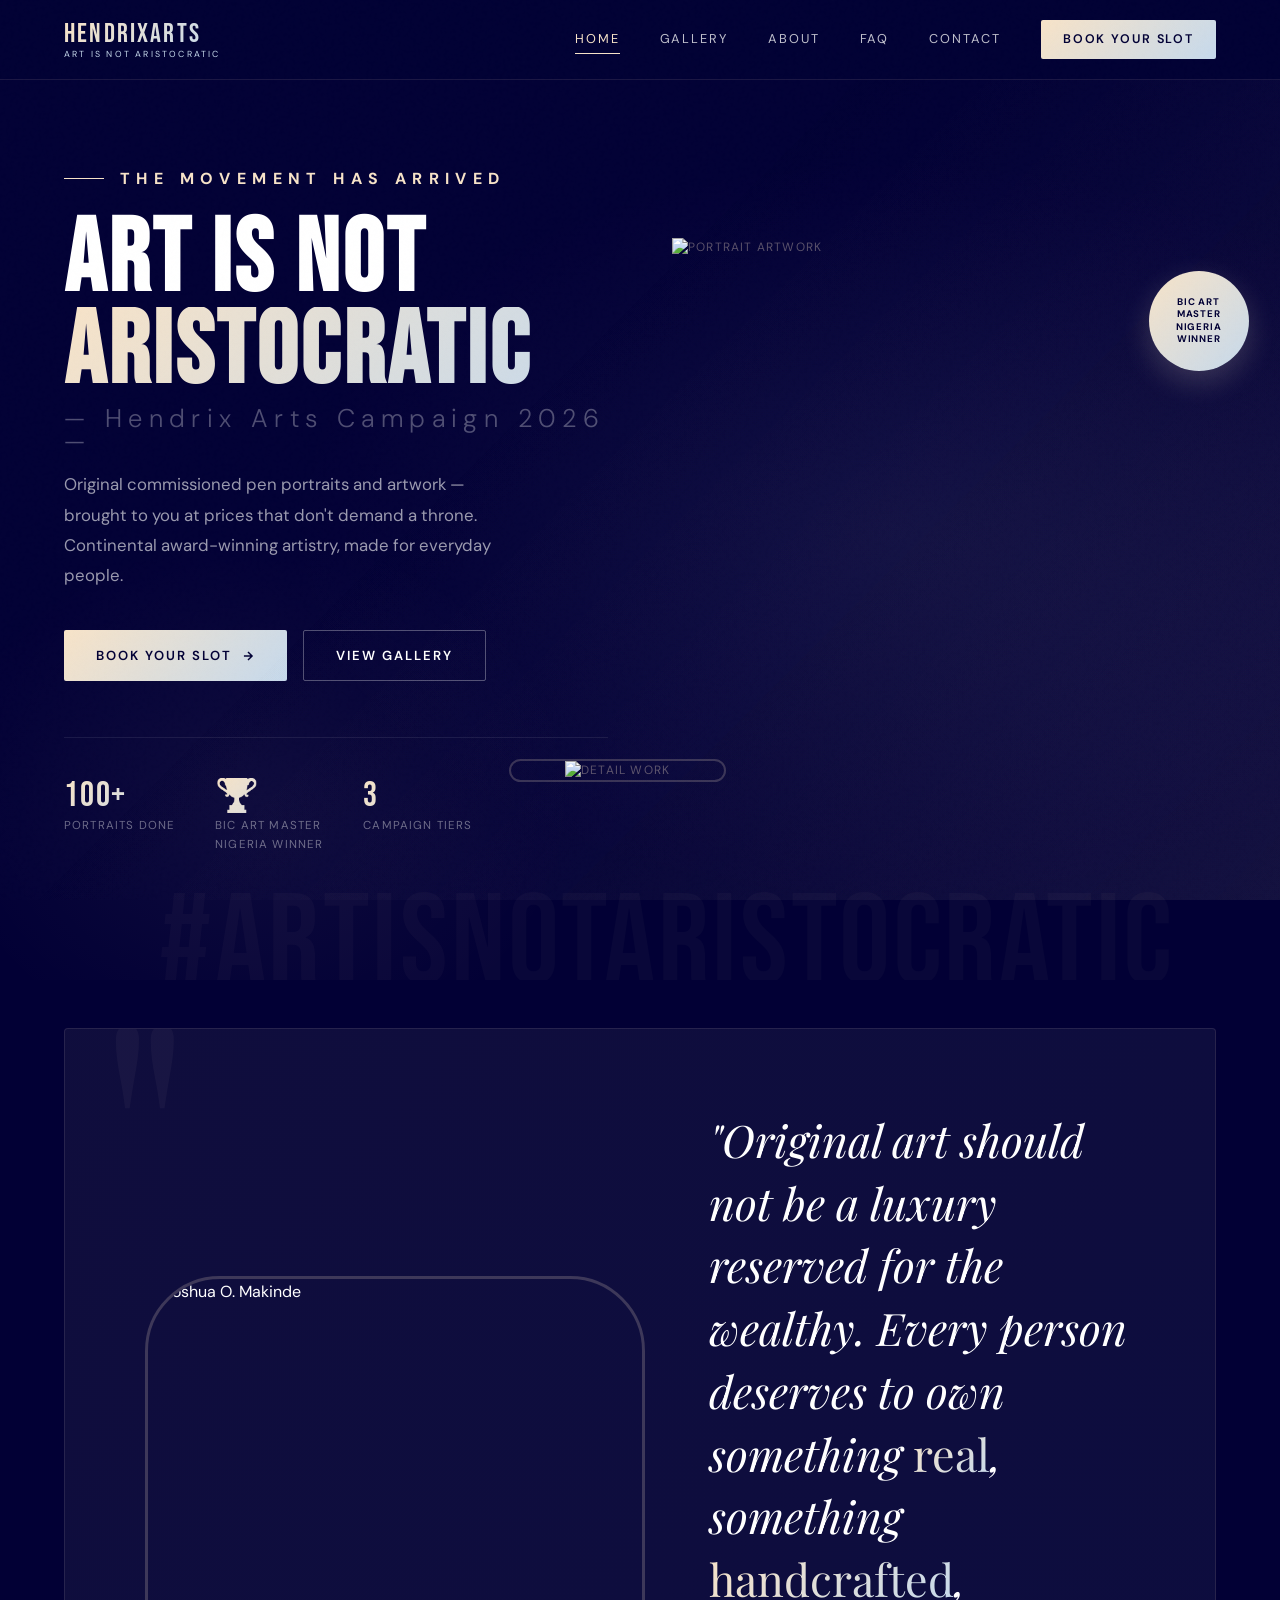
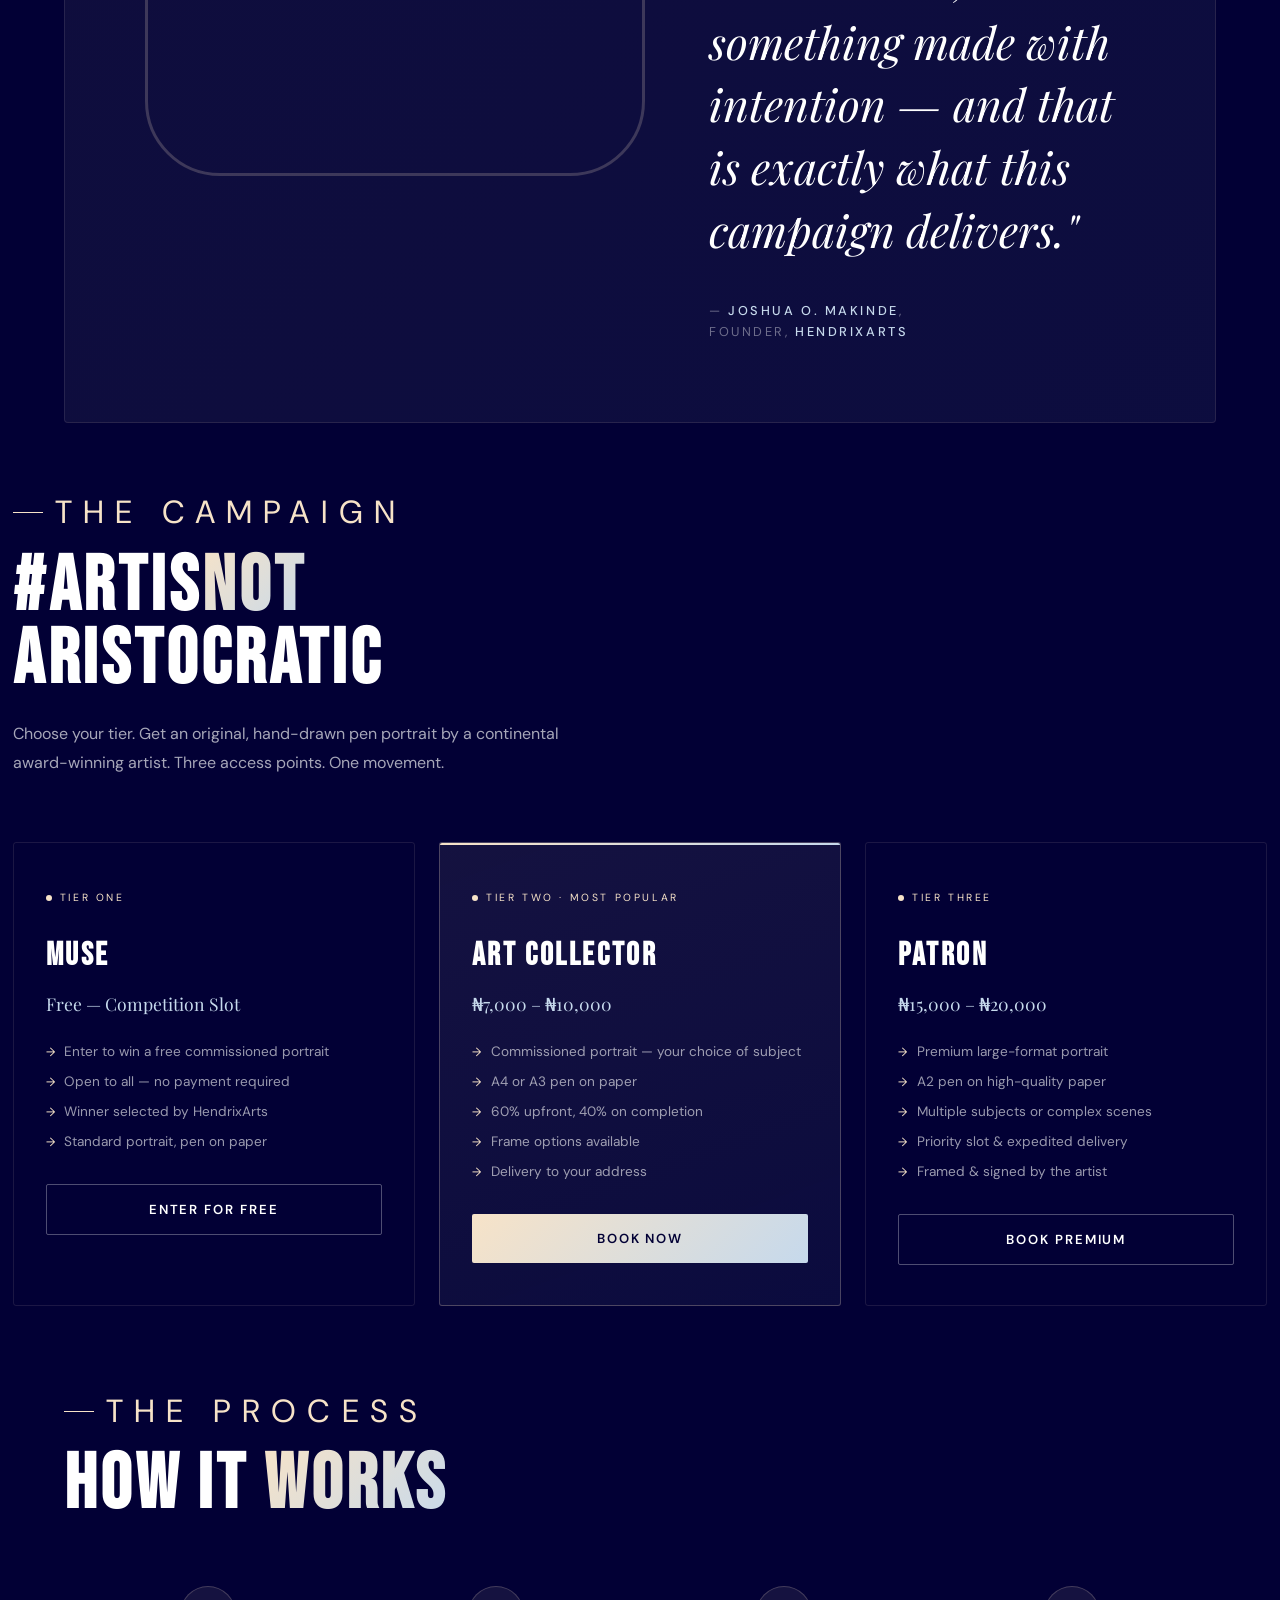
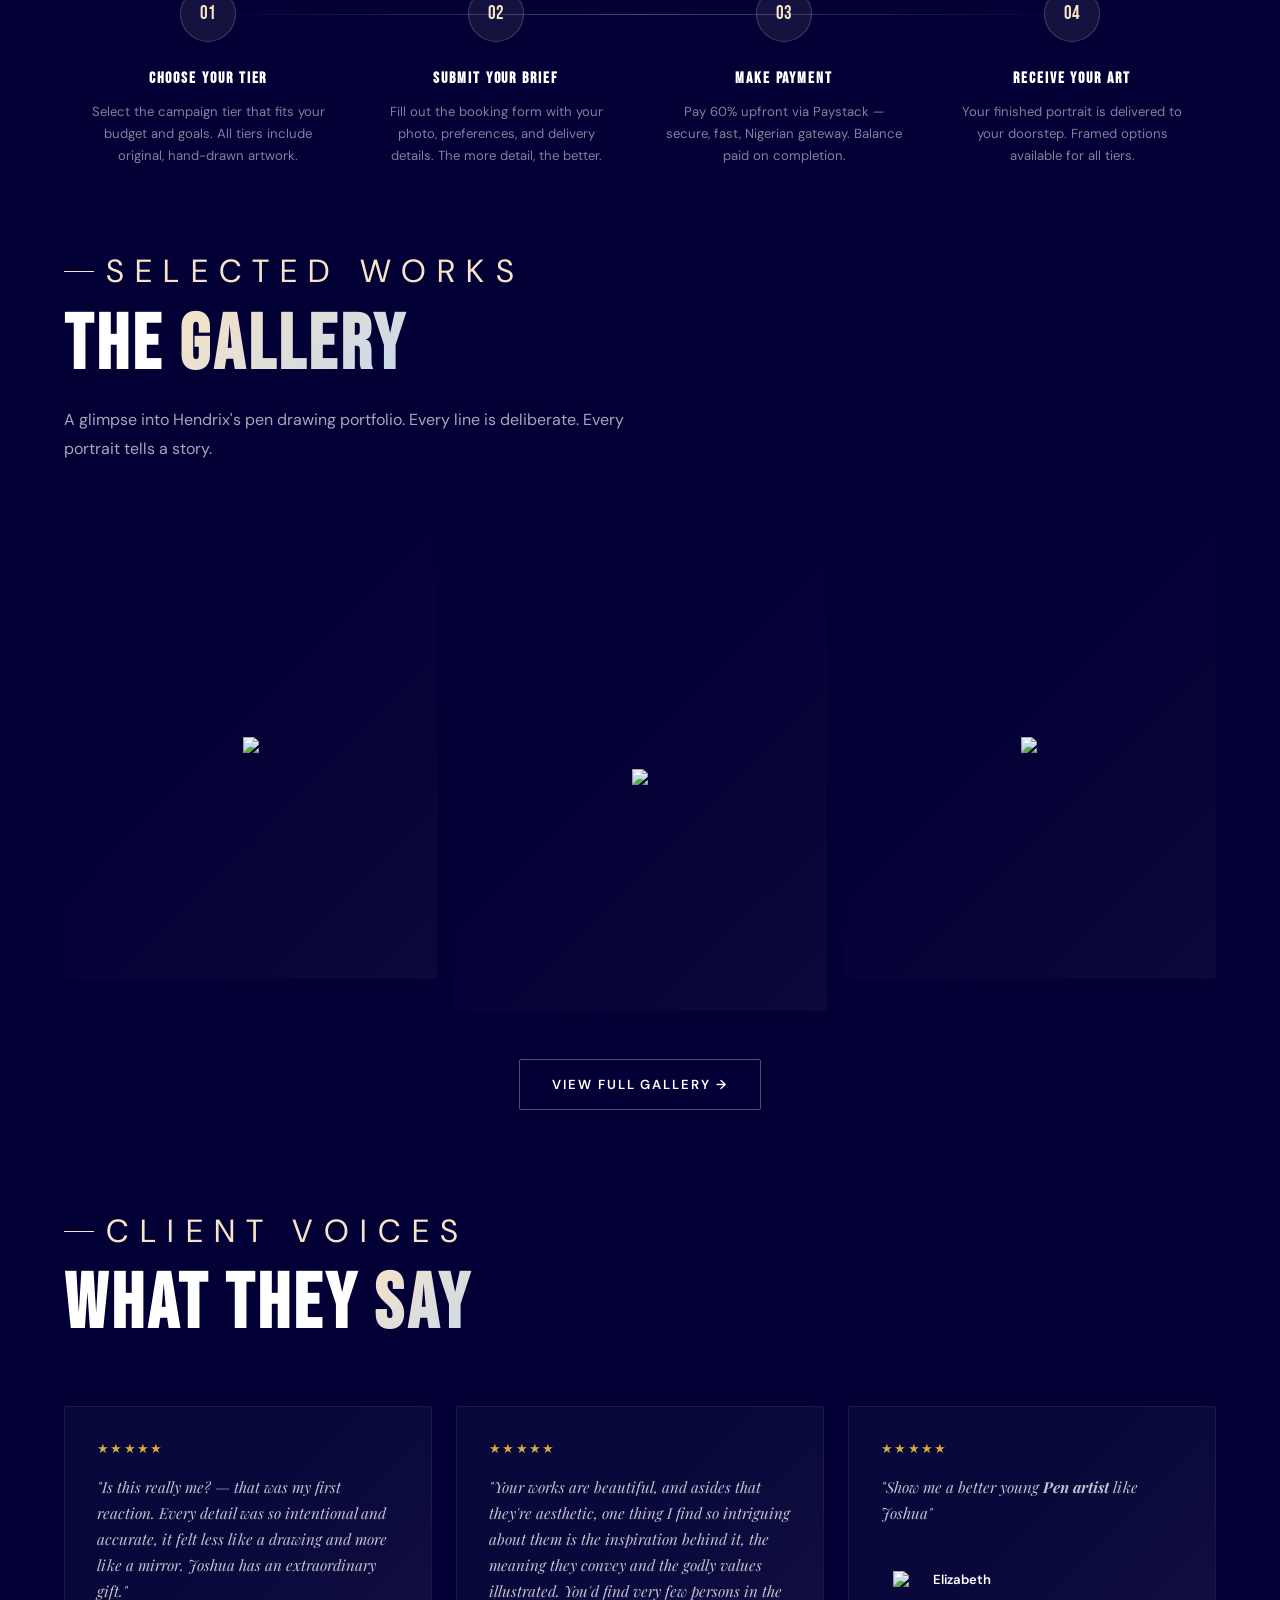
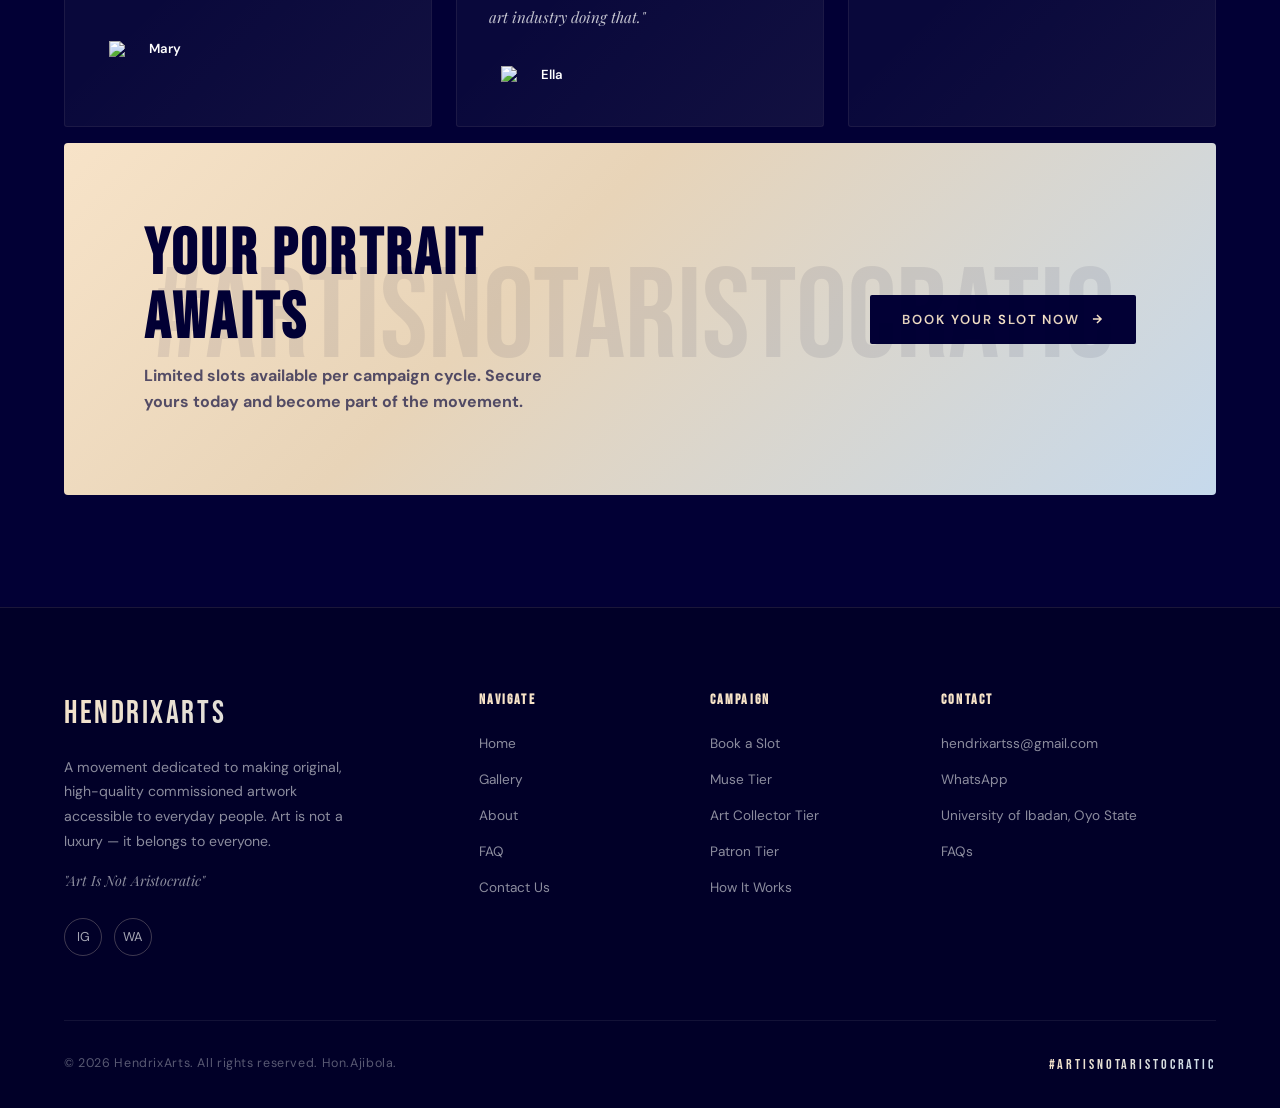
==== commit cd89ff5c: "Update index.html" ====
--- a/hendrix-arts/index.html
+++ b/hendrix-arts/index.html
@@ -64,7 +64,7 @@
         <div class="hero-visual">
           <div class="hero-artwork-frame">
             <div class="hero-artwork-main img-placeholder" style="height:100%;">
-              <img src="IMAGES/PhotoStudio_1703444625132.jpeg" alt="Portrait Artwork" />
+              <img src="images/PhotoStudio_1703444625132.jpeg" alt="Portrait Artwork" />
               <span>Portrait Artwork</span>
             </div>
             <div class="hero-artwork-accent img-placeholder">
@@ -276,4 +276,4 @@
   <script src="js/main.js"></script>
 </body>
 
-</html>+</html>
